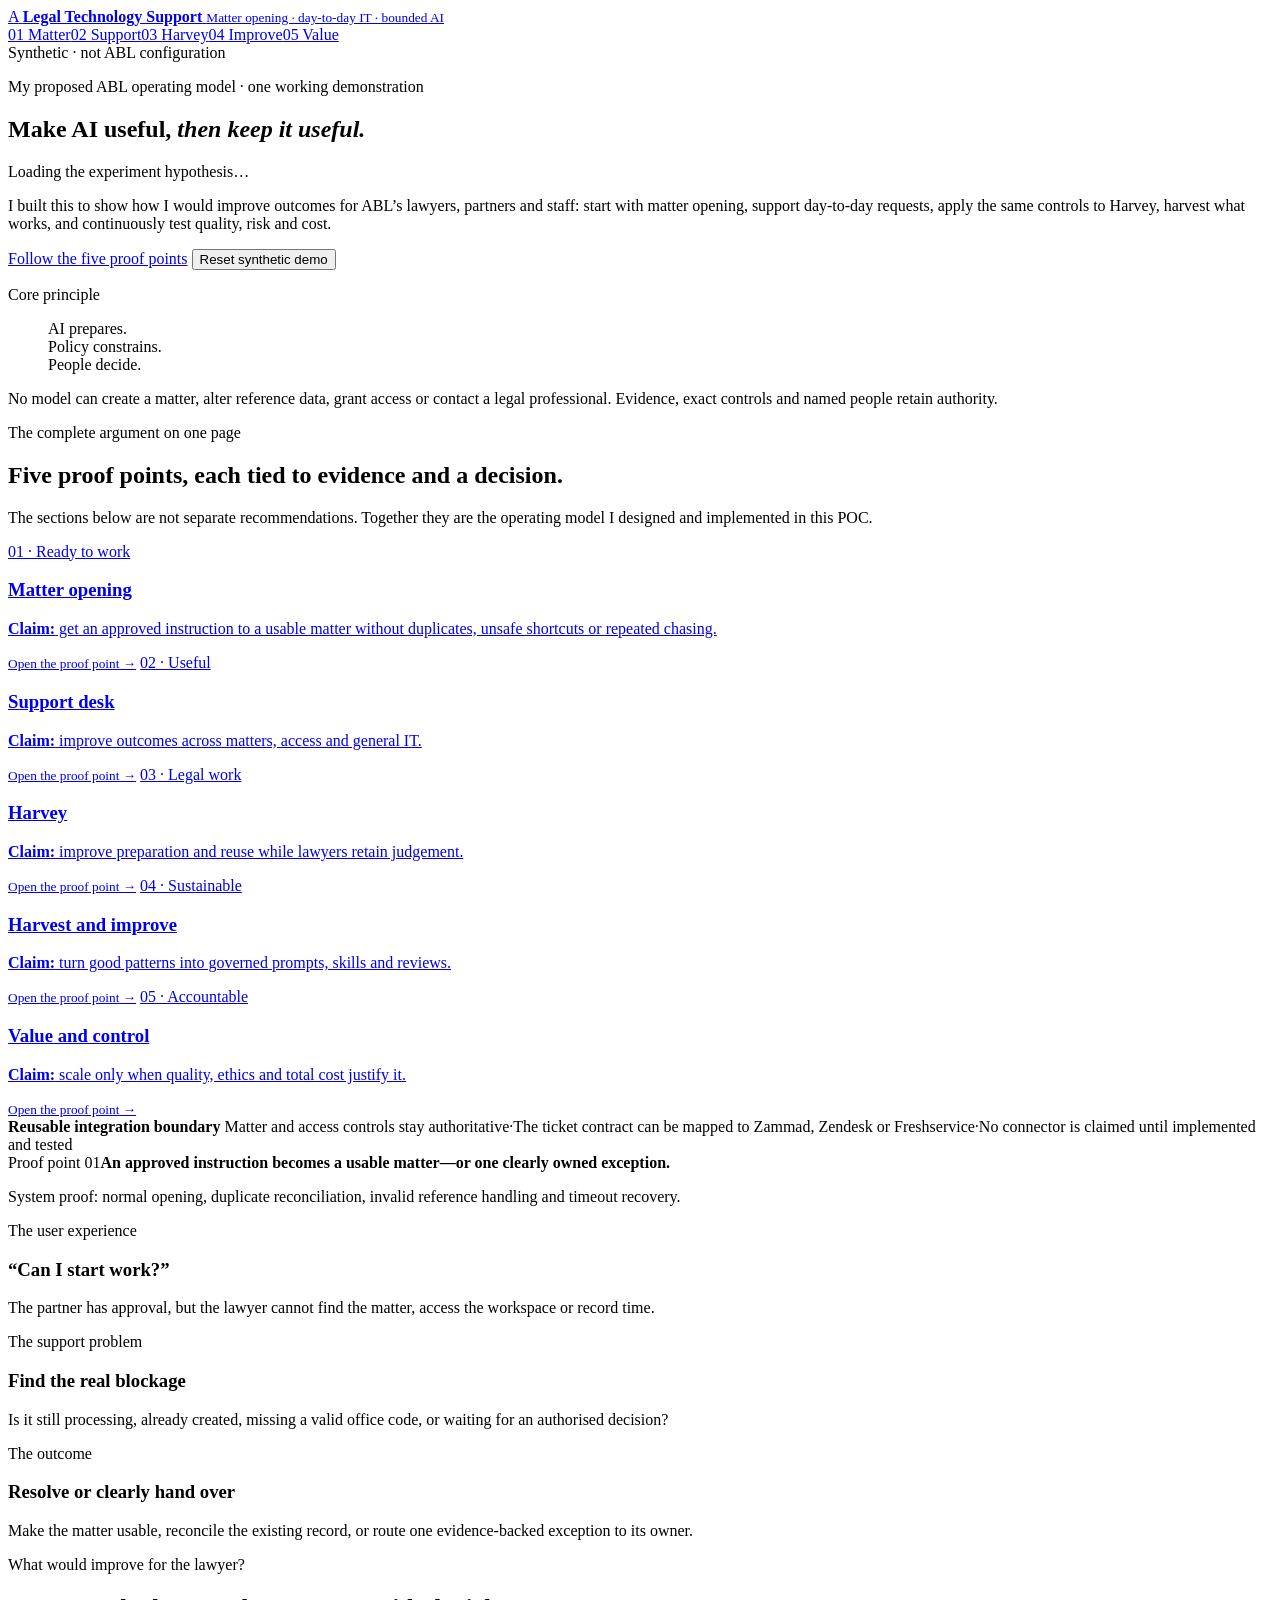
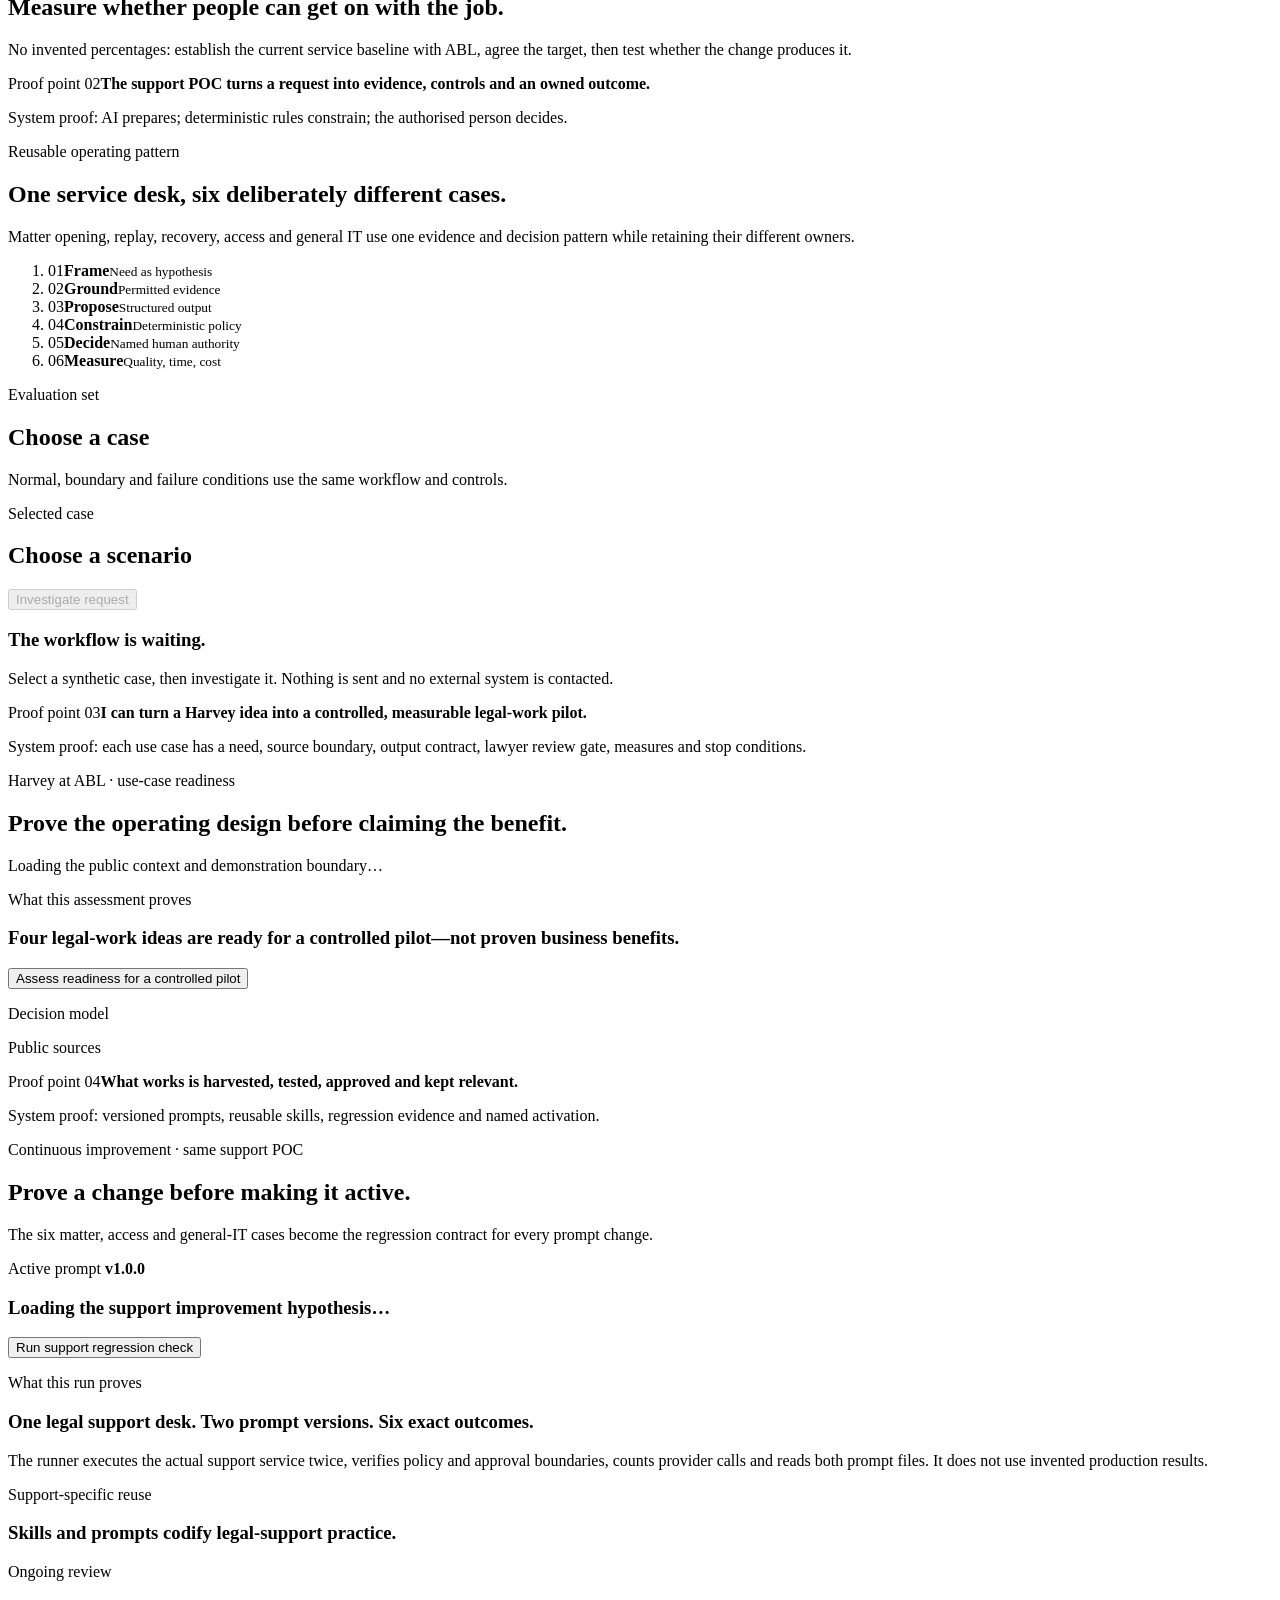
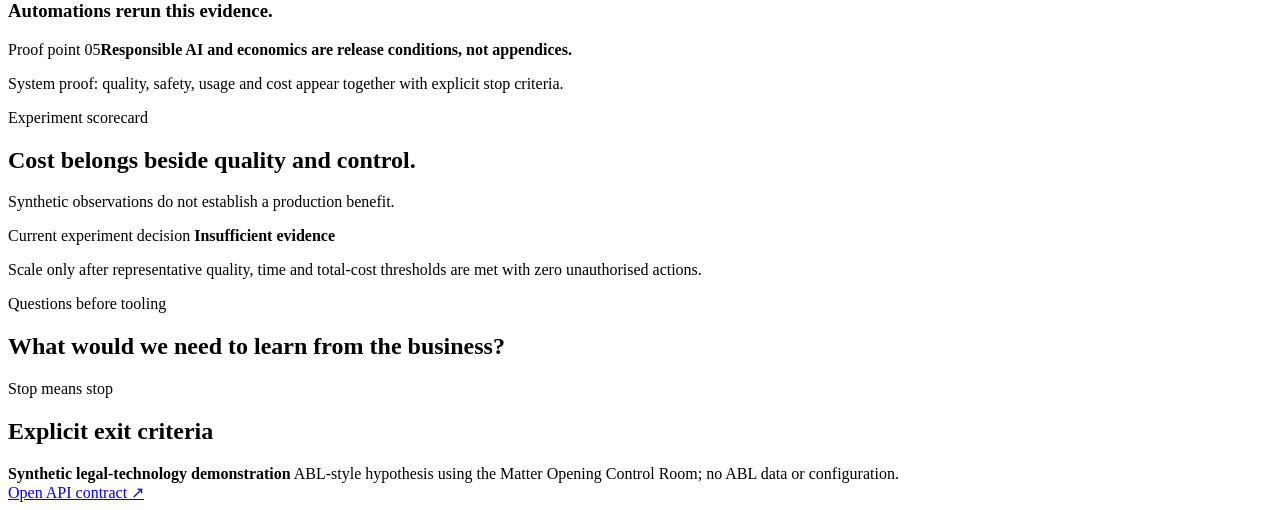
==== app/static/index.html @ c5c9a4c7 "Initial private AI support proof of concept" ====
<!doctype html>
<html lang="en">
<head>
  <meta charset="utf-8">
  <meta name="viewport" content="width=device-width, initial-scale=1">
  <meta name="description" content="Synthetic ABL-style legal-technology support desk with governed AI assistance.">
  <title>Legal Technology Support Control Room</title>
  <link rel="icon" href="/static/favicon.svg" type="image/svg+xml">
  <link rel="stylesheet" href="/static/styles.css">
</head>
<body>
  <div class="page-shell">
    <header class="topbar">
      <a class="brand" href="#top" aria-label="Control room home">
        <span class="brand-mark" aria-hidden="true">A</span>
        <span>
          <strong>Legal Technology Support</strong>
          <small>Matter opening · day-to-day IT · bounded AI</small>
        </span>
      </a>
      <nav class="proof-nav" aria-label="Demonstration proof points">
        <a href="/proofs/matter">01 Matter</a><a href="/proofs/support">02 Support</a><a href="/proofs/harvey">03 Harvey</a><a href="/proofs/improvement">04 Improve</a><a href="/proofs/value">05 Value</a>
      </nav>
      <div class="boundary-badge"><span class="pulse"></span>Synthetic · not ABL configuration</div>
    </header>

    <main id="top">
      <section class="hero">
        <div class="hero-copy">
          <p class="eyebrow">My proposed ABL operating model · one working demonstration</p>
          <h1>Make AI useful, <em>then keep it useful.</em></h1>
          <p id="hypothesis" class="hero-lede">Loading the experiment hypothesis…</p>
          <p class="hero-thesis">I built this to show how I would improve outcomes for ABL’s lawyers, partners and staff: start with matter opening, support day-to-day requests, apply the same controls to Harvey, harvest what works, and continuously test quality, risk and cost.</p>
          <div class="hero-actions">
            <a class="button primary" href="#story">Follow the five proof points</a>
            <button class="button ghost" id="reset-demo" type="button">Reset synthetic demo</button>
          </div>
        </div>
        <aside class="principle-card" aria-label="Core principle">
          <p class="card-kicker">Core principle</p>
          <blockquote>AI prepares.<br>Policy constrains.<br>People decide.</blockquote>
          <div class="principle-rule"></div>
          <p>No model can create a matter, alter reference data, grant access or contact a legal professional. Evidence, exact controls and named people retain authority.</p>
        </aside>
      </section>

      <section class="story-section" id="story">
        <div class="section-heading">
          <div><p class="eyebrow">The complete argument on one page</p><h2>Five proof points, each tied to evidence and a decision.</h2></div>
          <p>The sections below are not separate recommendations. Together they are the operating model I designed and implemented in this POC.</p>
        </div>
        <div id="journey-grid" class="journey-grid proof-map">
          <a href="/proofs/matter"><span>01 · Ready to work</span><h3>Matter opening</h3><p><strong>Claim:</strong> get an approved instruction to a usable matter without duplicates, unsafe shortcuts or repeated chasing.</p><small>Open the proof point →</small></a>
          <a href="/proofs/support"><span>02 · Useful</span><h3>Support desk</h3><p><strong>Claim:</strong> improve outcomes across matters, access and general IT.</p><small>Open the proof point →</small></a>
          <a href="/proofs/harvey"><span>03 · Legal work</span><h3>Harvey</h3><p><strong>Claim:</strong> improve preparation and reuse while lawyers retain judgement.</p><small>Open the proof point →</small></a>
          <a href="/proofs/improvement"><span>04 · Sustainable</span><h3>Harvest and improve</h3><p><strong>Claim:</strong> turn good patterns into governed prompts, skills and reviews.</p><small>Open the proof point →</small></a>
          <a href="/proofs/value"><span>05 · Accountable</span><h3>Value and control</h3><p><strong>Claim:</strong> scale only when quality, ethics and total cost justify it.</p><small>Open the proof point →</small></a>
        </div>
        <div class="connector-strip">
          <strong>Reusable integration boundary</strong>
          <span>Matter and access controls stay authoritative</span><span>·</span><span>The ticket contract can be mapped to Zammad, Zendesk or Freshservice</span><span>·</span><span>No connector is claimed until implemented and tested</span>
        </div>
      </section>

      <section class="outcome-band" aria-labelledby="outcomes-heading" id="proof-1">
        <div class="proof-banner"><span>Proof point 01</span><strong>An approved instruction becomes a usable matter—or one clearly owned exception.</strong><p>System proof: normal opening, duplicate reconciliation, invalid reference handling and timeout recovery.</p></div>
        <div class="proof-evidence">
          <article><span>The user experience</span><h3>“Can I start work?”</h3><p>The partner has approval, but the lawyer cannot find the matter, access the workspace or record time.</p></article>
          <article><span>The support problem</span><h3>Find the real blockage</h3><p>Is it still processing, already created, missing a valid office code, or waiting for an authorised decision?</p></article>
          <article><span>The outcome</span><h3>Resolve or clearly hand over</h3><p>Make the matter usable, reconcile the existing record, or route one evidence-backed exception to its owner.</p></article>
        </div>
        <div class="section-heading compact">
          <div>
            <p class="eyebrow">What would improve for the lawyer?</p>
            <h2 id="outcomes-heading">Measure whether people can get on with the job.</h2>
          </div>
          <p>No invented percentages: establish the current service baseline with ABL, agree the target, then test whether the change produces it.</p>
        </div>
        <div class="outcome-grid" id="outcome-grid"></div>
      </section>

      <section class="workflow-intro" id="proof-2">
        <div class="proof-banner"><span>Proof point 02</span><strong>The support POC turns a request into evidence, controls and an owned outcome.</strong><p>System proof: AI prepares; deterministic rules constrain; the authorised person decides.</p></div>
        <div class="section-heading">
          <div>
            <p class="eyebrow">Reusable operating pattern</p>
            <h2>One service desk, six deliberately different cases.</h2>
          </div>
          <p>Matter opening, replay, recovery, access and general IT use one evidence and decision pattern while retaining their different owners.</p>
        </div>
        <ol class="flow-line" aria-label="Controlled workflow stages">
          <li><span>01</span><strong>Frame</strong><small>Need as hypothesis</small></li>
          <li><span>02</span><strong>Ground</strong><small>Permitted evidence</small></li>
          <li><span>03</span><strong>Propose</strong><small>Structured output</small></li>
          <li><span>04</span><strong>Constrain</strong><small>Deterministic policy</small></li>
          <li><span>05</span><strong>Decide</strong><small>Named human authority</small></li>
          <li><span>06</span><strong>Measure</strong><small>Quality, time, cost</small></li>
        </ol>
      </section>

      <section class="control-room" id="control-room">
        <aside class="scenario-panel">
          <div class="panel-heading">
            <p class="eyebrow">Evaluation set</p>
            <h2>Choose a case</h2>
            <p>Normal, boundary and failure conditions use the same workflow and controls.</p>
          </div>
          <div id="scenario-list" class="scenario-list" role="list"></div>
        </aside>

        <section class="case-panel" aria-live="polite">
          <div class="case-toolbar">
            <div>
              <p class="eyebrow">Selected case</p>
              <h2 id="selected-name">Choose a scenario</h2>
            </div>
            <button id="run-case" class="button primary" type="button" disabled>Investigate request</button>
          </div>

          <div id="case-empty" class="empty-state">
            <div class="empty-orbit" aria-hidden="true"><span></span></div>
            <h3>The workflow is waiting.</h3>
            <p>Select a synthetic case, then investigate it. Nothing is sent and no external system is contacted.</p>
          </div>

          <div id="case-view" class="case-view" hidden>
            <div class="status-banner" id="status-banner"></div>

            <div class="case-grid">
              <article class="content-card proposal-card">
                <div class="card-header">
                  <div>
                    <p class="card-kicker">Legal-professional request and proposal</p>
                    <h3 id="case-subject"></h3>
                  </div>
                  <span id="confidence" class="confidence-chip"></span>
                </div>
                <p id="case-body" class="request-quote"></p>
                <div id="proposal-content"></div>
              </article>

              <article class="content-card decision-card">
                <div class="card-header">
                  <div>
                    <p class="card-kicker">Authority boundary</p>
                    <h3>Human decision</h3>
                  </div>
                  <span class="human-chip">Named reviewer</span>
                </div>
                <p id="decision-explainer">A person can decide only when every blocking control has passed.</p>
                <label for="reviewer">Reviewer</label>
                <input id="reviewer" value="demo.manager" autocomplete="off">
                <label for="review-note">Decision note</label>
                <input id="review-note" value="Evidence and policy checks reviewed." autocomplete="off">
                <div class="decision-actions">
                  <button id="approve-case" class="button approve" type="button">Approve and execute</button>
                  <button id="reject-case" class="button reject" type="button">Reject</button>
                </div>
                <p id="decision-message" class="decision-message"></p>
              </article>
            </div>

            <div class="case-grid equal">
              <article class="content-card">
                <div class="card-header">
                  <div>
                    <p class="card-kicker">Source authority</p>
                    <h3>Evidence used</h3>
                  </div>
                  <span class="count-chip" id="evidence-count"></span>
                </div>
                <div id="evidence-list" class="stack-list"></div>
              </article>

              <article class="content-card">
                <div class="card-header">
                  <div>
                    <p class="card-kicker">Deterministic layer</p>
                    <h3>Control checks</h3>
                  </div>
                  <span class="count-chip" id="control-count"></span>
                </div>
                <div id="control-list" class="stack-list"></div>
              </article>
            </div>

            <div class="case-grid equal">
              <article class="content-card">
                <div class="card-header">
                  <div>
                    <p class="card-kicker">No hidden context</p>
                    <h3>Questions and assumptions</h3>
                  </div>
                </div>
                <div id="question-list" class="stack-list"></div>
              </article>

              <article class="content-card">
                <div class="card-header">
                  <div>
                    <p class="card-kicker">Traceability</p>
                    <h3>Decision trail</h3>
                  </div>
                </div>
                <div id="audit-list" class="timeline"></div>
              </article>
            </div>
          </div>
        </section>
      </section>

      <section class="harvey-section" id="harvey">
        <div class="proof-anchor" id="proof-3"></div>
        <div class="proof-banner"><span>Proof point 03</span><strong>I can turn a Harvey idea into a controlled, measurable legal-work pilot.</strong><p>System proof: each use case has a need, source boundary, output contract, lawyer review gate, measures and stop conditions.</p></div>
        <div class="section-heading">
          <div><p class="eyebrow">Harvey at ABL · use-case readiness</p><h2>Prove the operating design before claiming the benefit.</h2></div>
          <p id="harvey-context">Loading the public context and demonstration boundary…</p>
        </div>
        <div id="harvey-users" class="harvey-users"></div>
        <div class="harvey-shell">
          <div class="harvey-toolbar">
            <div><p class="card-kicker">What this assessment proves</p><h3>Four legal-work ideas are ready for a controlled pilot—not proven business benefits.</h3></div>
            <button class="button primary" id="run-harvey" type="button">Assess readiness for a controlled pilot</button>
          </div>
          <div id="harvey-cases" class="harvey-cases"></div>
          <div id="harvey-results" hidden>
            <div id="harvey-metrics" class="harvey-metrics"></div>
            <div class="harvey-boundaries">
              <article><p class="card-kicker">Court outcome boundary</p><h3>Better preparation, not promised wins.</h3><p id="court-boundary"></p></article>
              <article><p class="card-kicker">Evidence boundary</p><h3>The pilot must establish quality, time and value.</h3><p id="economics-boundary"></p></article>
            </div>
          </div>
        </div>
        <div class="harvey-footer">
          <div><p class="card-kicker">Decision model</p><div id="harvey-decisions" class="reuse-list"></div></div>
          <div><p class="card-kicker">Public sources</p><div id="harvey-sources" class="reuse-list"></div></div>
        </div>
      </section>

      <section class="improvement-section" id="improvement">
        <div class="proof-anchor" id="proof-4"></div>
        <div class="proof-banner"><span>Proof point 04</span><strong>What works is harvested, tested, approved and kept relevant.</strong><p>System proof: versioned prompts, reusable skills, regression evidence and named activation.</p></div>
        <div class="section-heading">
          <div>
            <p class="eyebrow">Continuous improvement · same support POC</p>
            <h2>Prove a change before making it active.</h2>
          </div>
            <p id="improvement-boundary">The six matter, access and general-IT cases become the regression contract for every prompt change.</p>
        </div>

        <div class="improvement-shell">
          <div class="improvement-toolbar">
            <div>
              <span class="version-line">Active prompt <strong id="active-version">v1.0.0</strong></span>
              <h3 id="improvement-hypothesis">Loading the support improvement hypothesis…</h3>
            </div>
            <button class="button primary" id="run-improvement" type="button">Run support regression check</button>
          </div>

          <div id="improvement-empty" class="improvement-empty">
            <div>
              <p class="card-kicker">What this run proves</p>
              <h3>One legal support desk. Two prompt versions. Six exact outcomes.</h3>
            </div>
            <p>The runner executes the actual support service twice, verifies policy and approval boundaries, counts provider calls and reads both prompt files. It does not use invented production results.</p>
          </div>

          <div id="improvement-results" hidden>
            <div class="recommendation-banner" id="improvement-recommendation"></div>
            <div class="version-comparison" id="version-comparison"></div>

            <article class="regression-card">
              <div class="card-header">
                <div>
                  <p class="card-kicker">Support outcome contract</p>
                  <h3>Candidate regression evidence</h3>
                </div>
                <span class="count-chip" id="regression-count"></span>
              </div>
              <div class="regression-table" id="regression-table"></div>
            </article>

            <div class="improvement-grid">
              <article class="content-card">
                <p class="card-kicker">Evidence, not assertion</p>
                <h3>What the POC measured</h3>
                <div class="stack-list" id="improvement-evidence"></div>
              </article>
              <article class="content-card">
                <p class="card-kicker">Governed activation</p>
                <h3>Change controls</h3>
                <div class="stack-list" id="improvement-controls"></div>
              </article>
            </div>

            <article class="activation-card">
              <div>
                <p class="card-kicker">Named support owner</p>
                <h3>Recommendation is not activation.</h3>
                <p id="activation-copy">The candidate remains inactive until the support workflow owner records a decision.</p>
              </div>
              <div class="activation-form">
                <label for="change-owner">Owner</label>
                <input id="change-owner" value="support.workflow.owner" autocomplete="off">
                <div class="decision-actions">
                  <button class="button approve" id="approve-improvement" type="button">Approve v1.1</button>
                  <button class="button reject" id="reject-improvement" type="button">Keep v1.0</button>
                </div>
              </div>
            </article>
          </div>
        </div>

        <div class="support-reuse-band">
          <article>
            <p class="card-kicker">Support-specific reuse</p>
            <h3>Skills and prompts codify legal-support practice.</h3>
            <div id="support-reuse-list" class="reuse-list"></div>
          </article>
          <article>
            <p class="card-kicker">Ongoing review</p>
            <h3>Automations rerun this evidence.</h3>
            <div id="support-automation-list" class="reuse-list"></div>
          </article>
        </div>
      </section>

      <section class="measurement-section" id="proof-5">
        <div class="proof-banner"><span>Proof point 05</span><strong>Responsible AI and economics are release conditions, not appendices.</strong><p>System proof: quality, safety, usage and cost appear together with explicit stop criteria.</p></div>
        <div class="section-heading">
          <div>
            <p class="eyebrow">Experiment scorecard</p>
            <h2>Cost belongs beside quality and control.</h2>
          </div>
          <p id="scorecard-note">Synthetic observations do not establish a production benefit.</p>
        </div>
        <div class="scorecard-grid" id="scorecard-grid"></div>
        <div class="decision-strip">
          <div>
            <span>Current experiment decision</span>
            <strong id="experiment-decision">Insufficient evidence</strong>
          </div>
          <p>Scale only after representative quality, time and total-cost thresholds are met with zero unauthorised actions.</p>
        </div>
      </section>

      <section class="conversation-section">
        <article>
          <p class="eyebrow">Questions before tooling</p>
          <h2>What would we need to learn from the business?</h2>
          <ol id="business-questions" class="question-grid"></ol>
        </article>
        <article class="stop-card">
          <p class="eyebrow">Stop means stop</p>
          <h2>Explicit exit criteria</h2>
          <ul id="stop-criteria"></ul>
        </article>
      </section>
    </main>

    <footer>
      <div>
        <strong>Synthetic legal-technology demonstration</strong>
        <span>ABL-style hypothesis using the Matter Opening Control Room; no ABL data or configuration.</span>
      </div>
      <a href="/docs" target="_blank" rel="noreferrer">Open API contract ↗</a>
    </footer>
  </div>

  <div id="toast" class="toast" role="status" aria-live="polite"></div>
  <script src="/static/demo.js" defer></script>
</body>
</html>
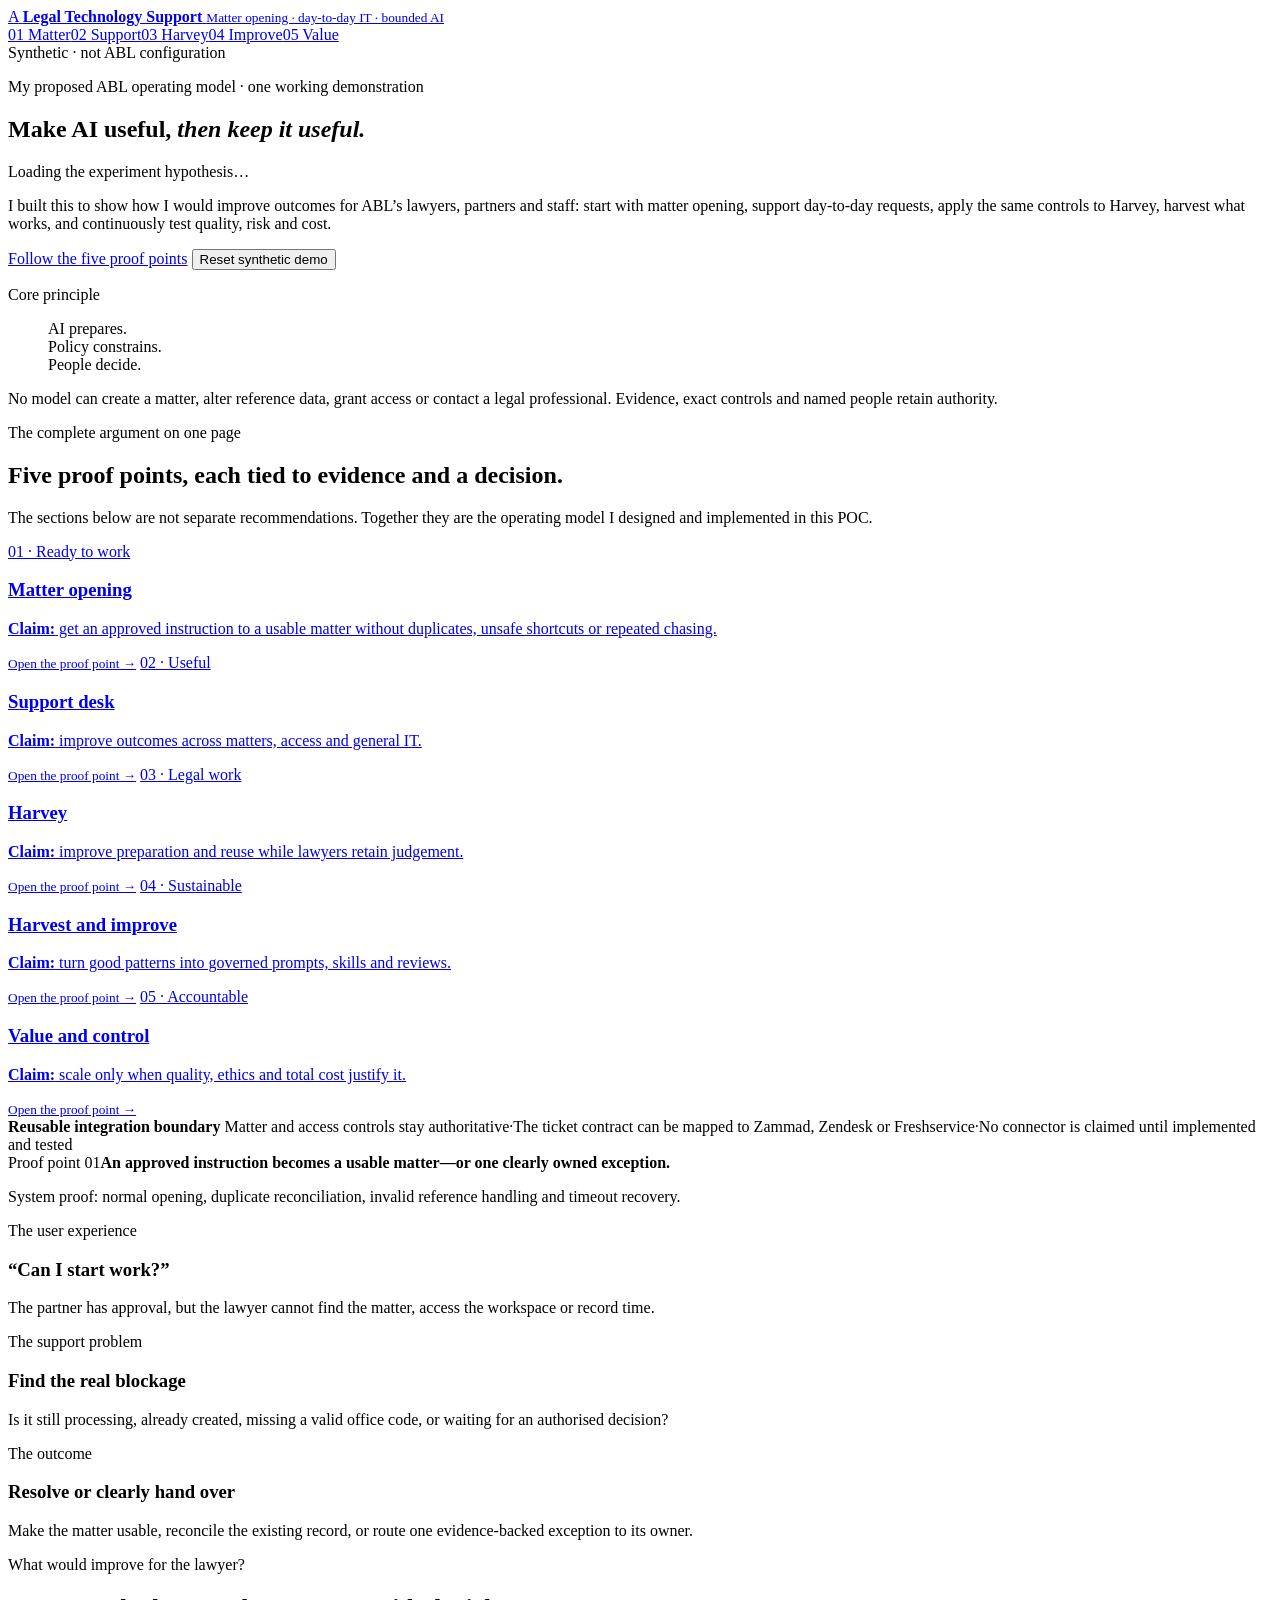
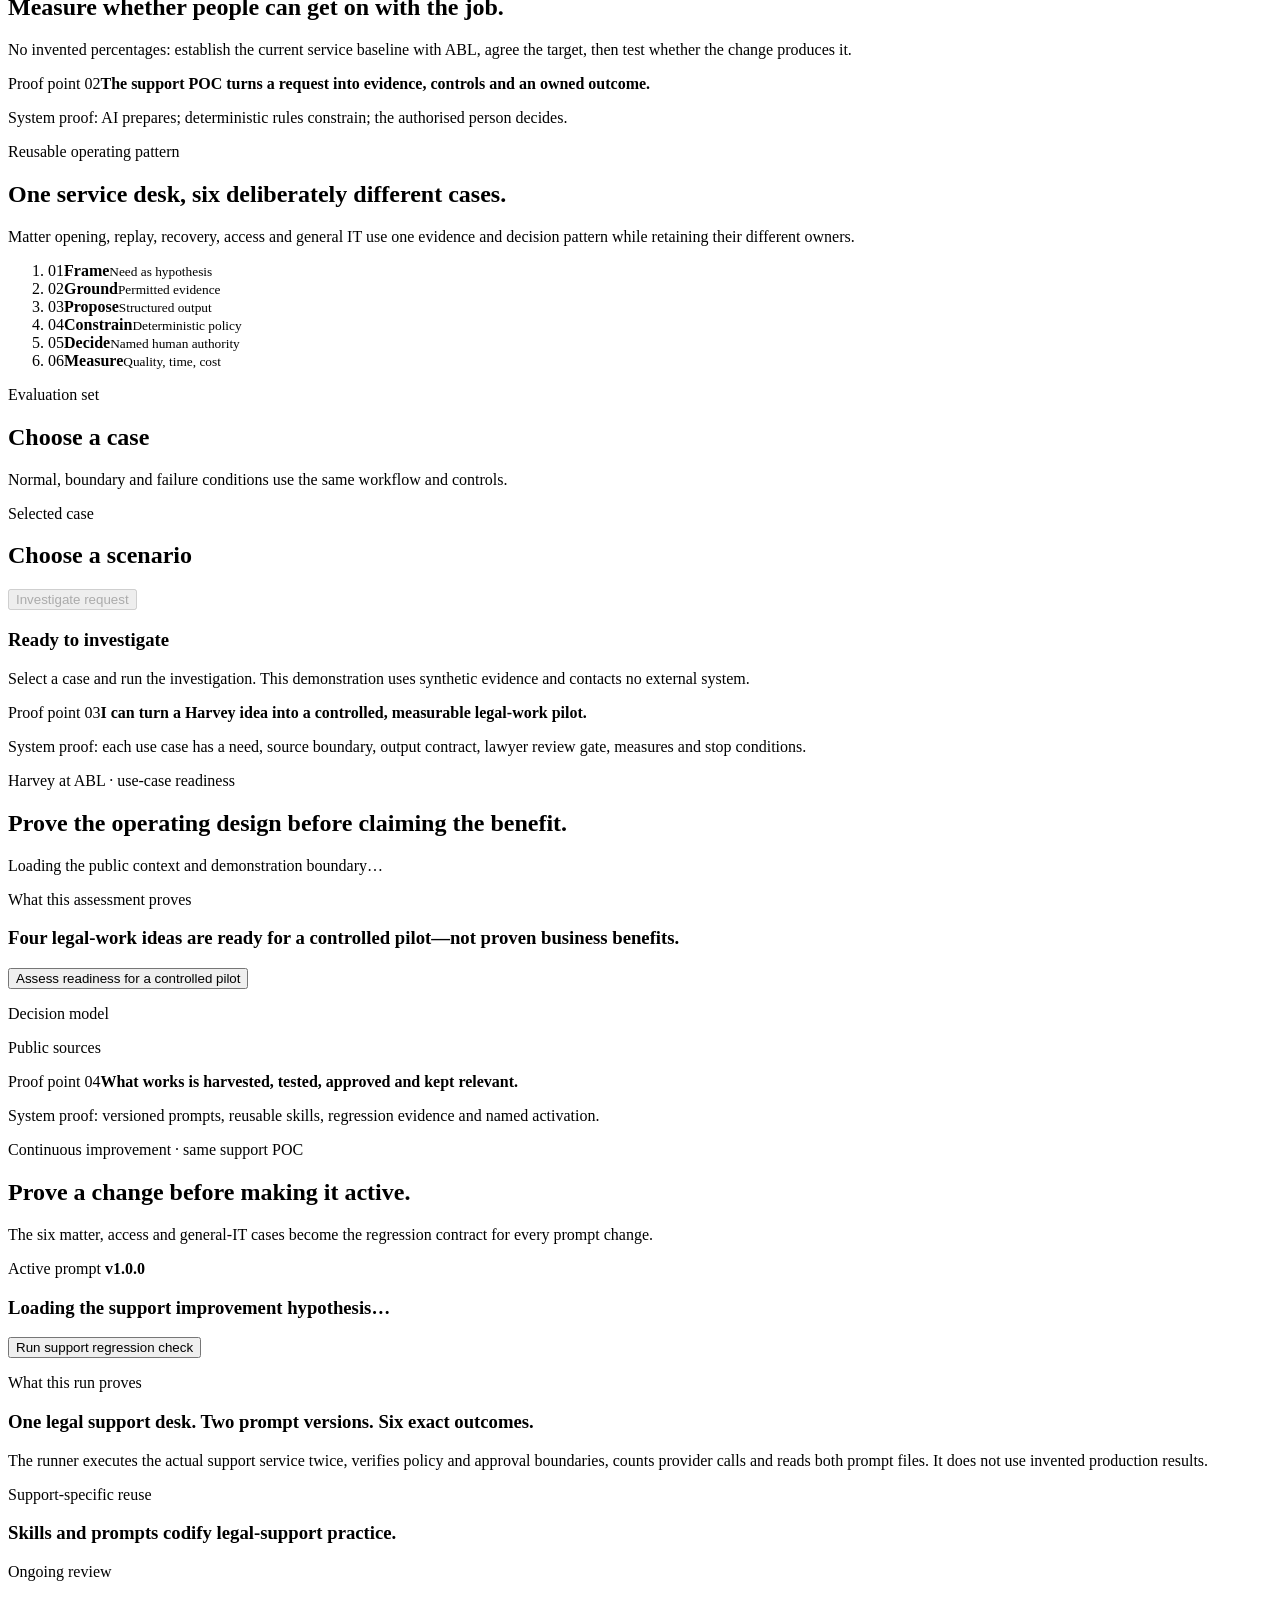
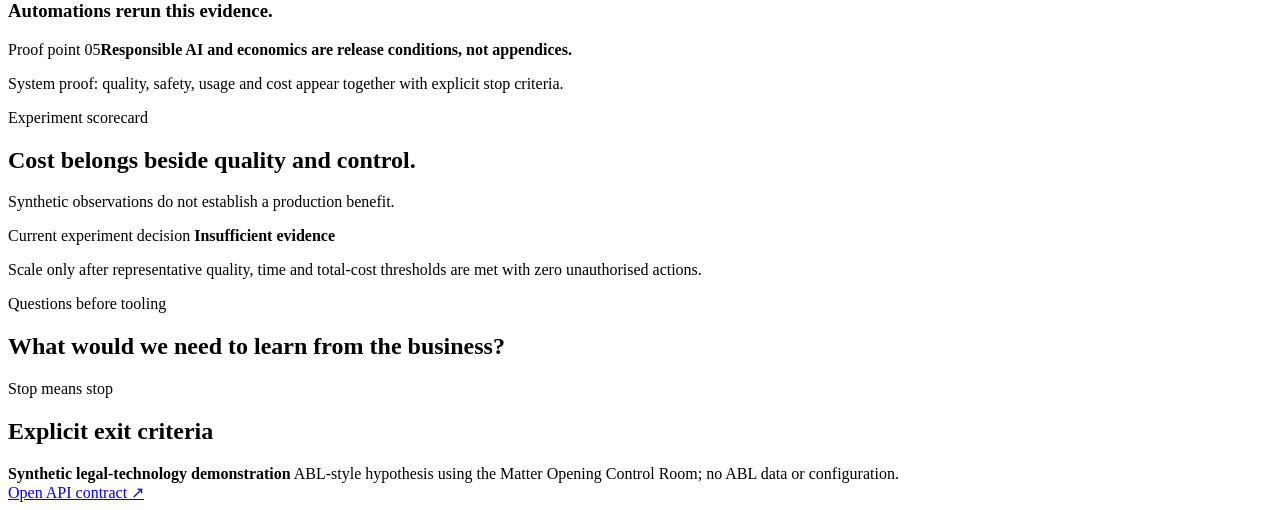
==== commit f94bd490: "Compact workbench investigation status" ====
--- a/app/static/index.html
+++ b/app/static/index.html
@@ -11,7 +11,7 @@
 <body>
   <div class="page-shell">
     <header class="topbar">
-      <a class="brand" href="#top" aria-label="Control room home">
+      <a class="brand" href="/workbench" aria-label="Proof point selector">
         <span class="brand-mark" aria-hidden="true">A</span>
         <span>
           <strong>Legal Technology Support</strong>
@@ -19,7 +19,7 @@
         </span>
       </a>
       <nav class="proof-nav" aria-label="Demonstration proof points">
-        <a href="/proofs/matter">01 Matter</a><a href="/proofs/support">02 Support</a><a href="/proofs/harvey">03 Harvey</a><a href="/proofs/improvement">04 Improve</a><a href="/proofs/value">05 Value</a>
+        <a href="/workbench/matter">01 Matter</a><a href="/workbench/support">02 Support</a><a href="/workbench/harvey">03 Harvey</a><a href="/workbench/improvement">04 Improve</a><a href="/workbench/value">05 Value</a>
       </nav>
       <div class="boundary-badge"><span class="pulse"></span>Synthetic · not ABL configuration</div>
     </header>
@@ -119,8 +119,8 @@
 
           <div id="case-empty" class="empty-state">
             <div class="empty-orbit" aria-hidden="true"><span></span></div>
-            <h3>The workflow is waiting.</h3>
-            <p>Select a synthetic case, then investigate it. Nothing is sent and no external system is contacted.</p>
+            <h3 id="case-empty-title">Ready to investigate</h3>
+            <p id="case-empty-copy">Select a case and run the investigation. This demonstration uses synthetic evidence and contacts no external system.</p>
           </div>
 
           <div id="case-view" class="case-view" hidden>
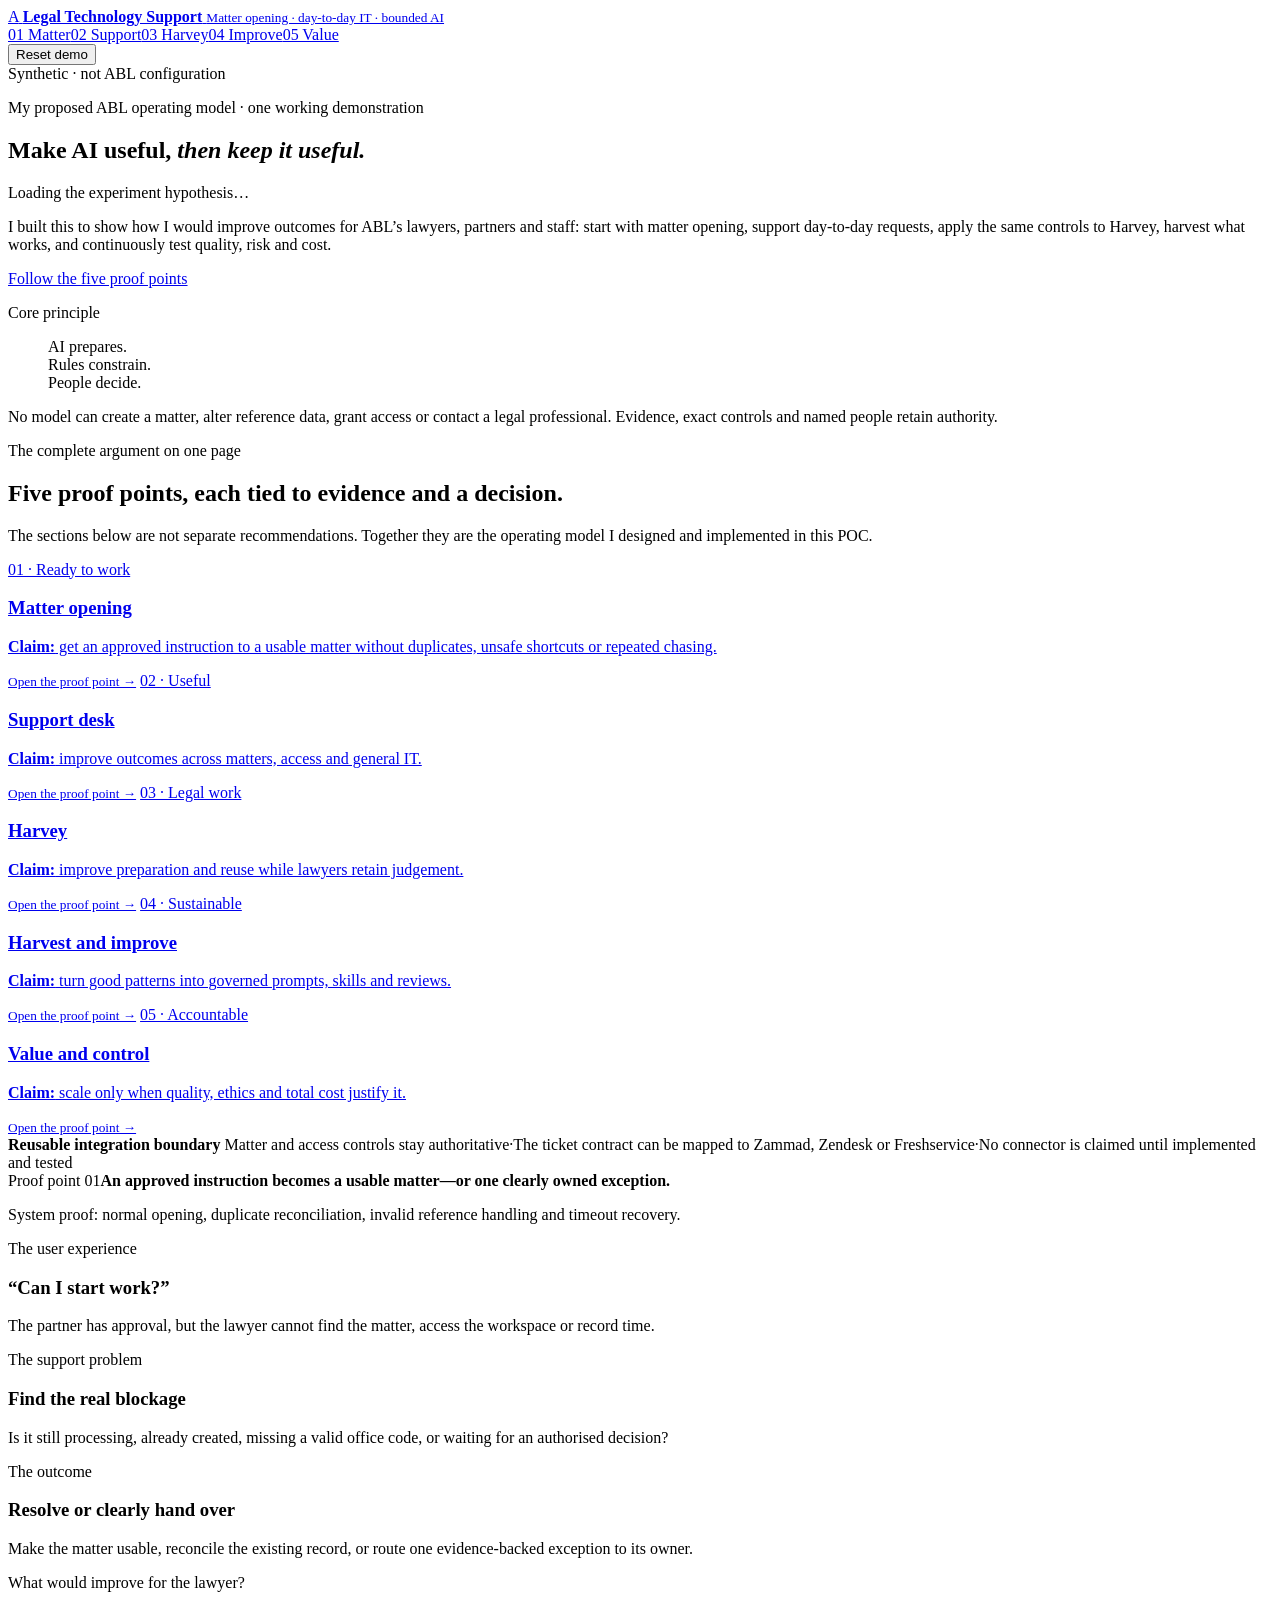
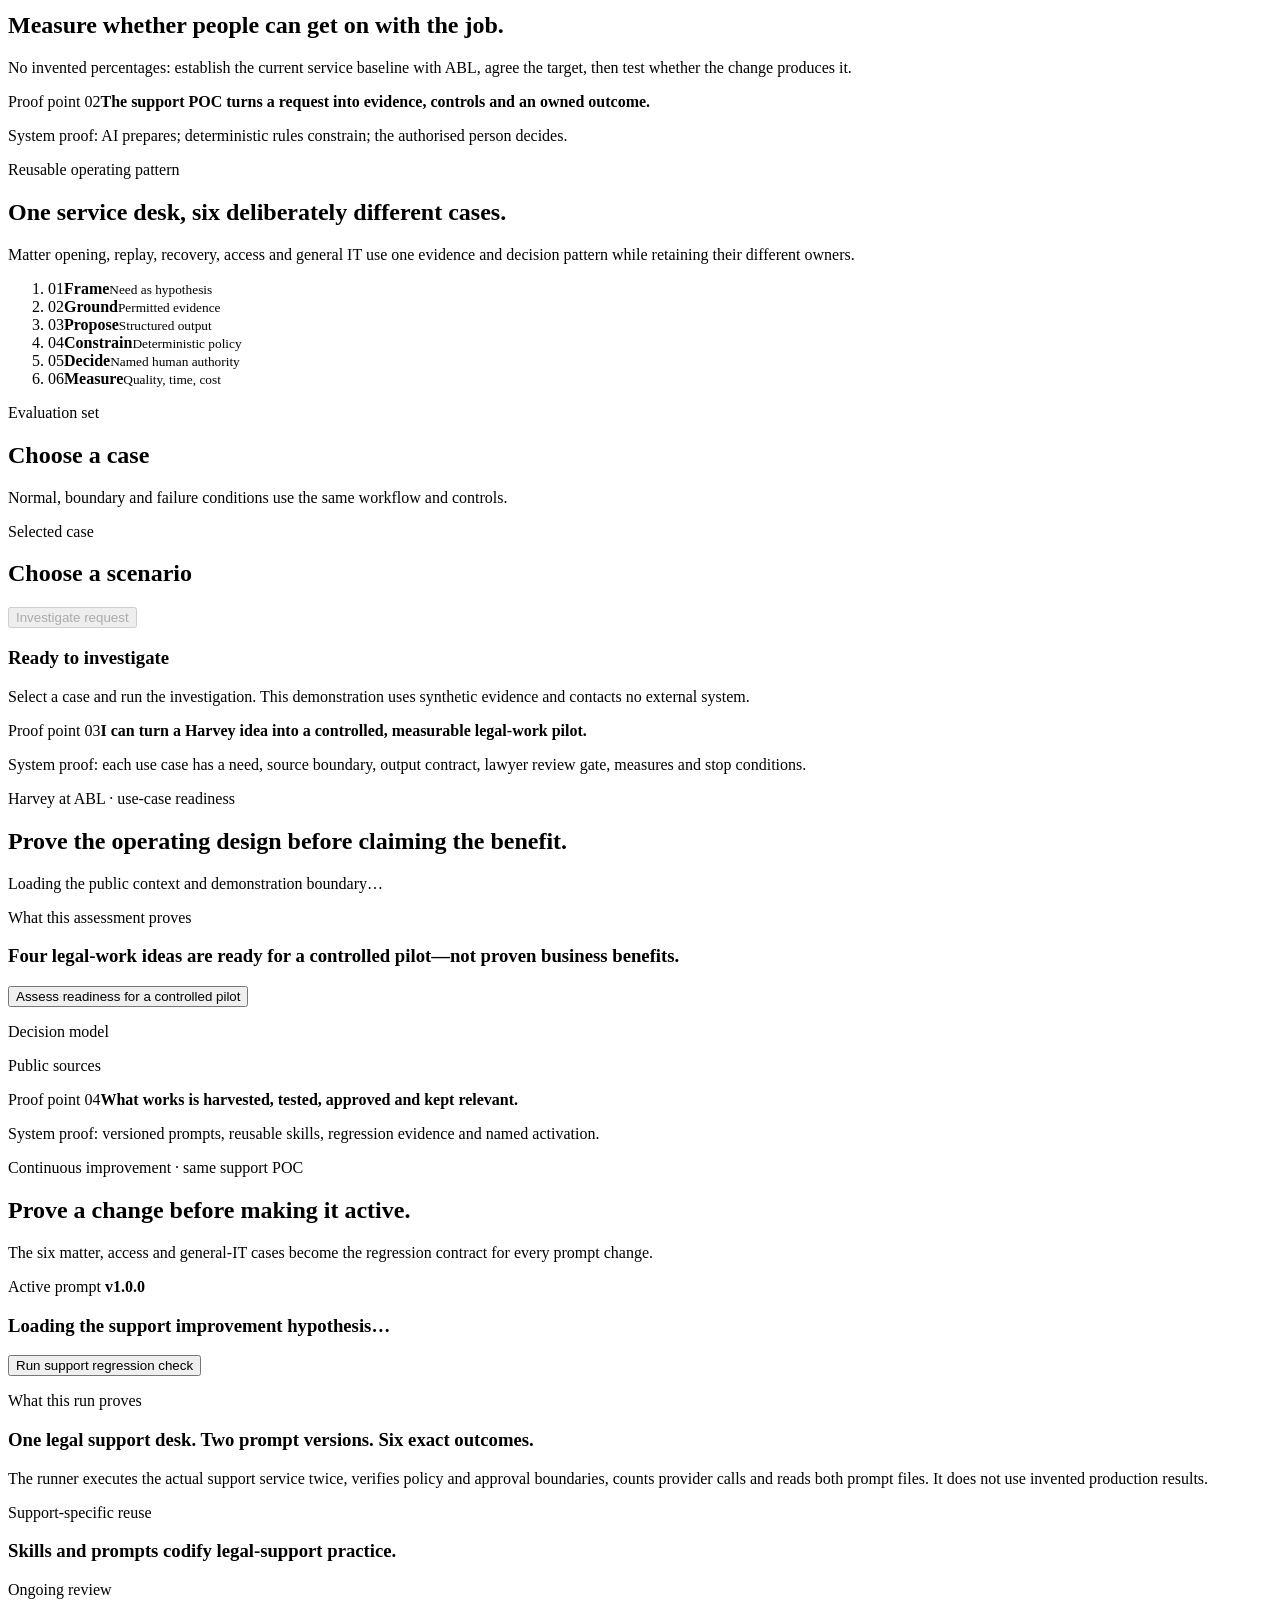
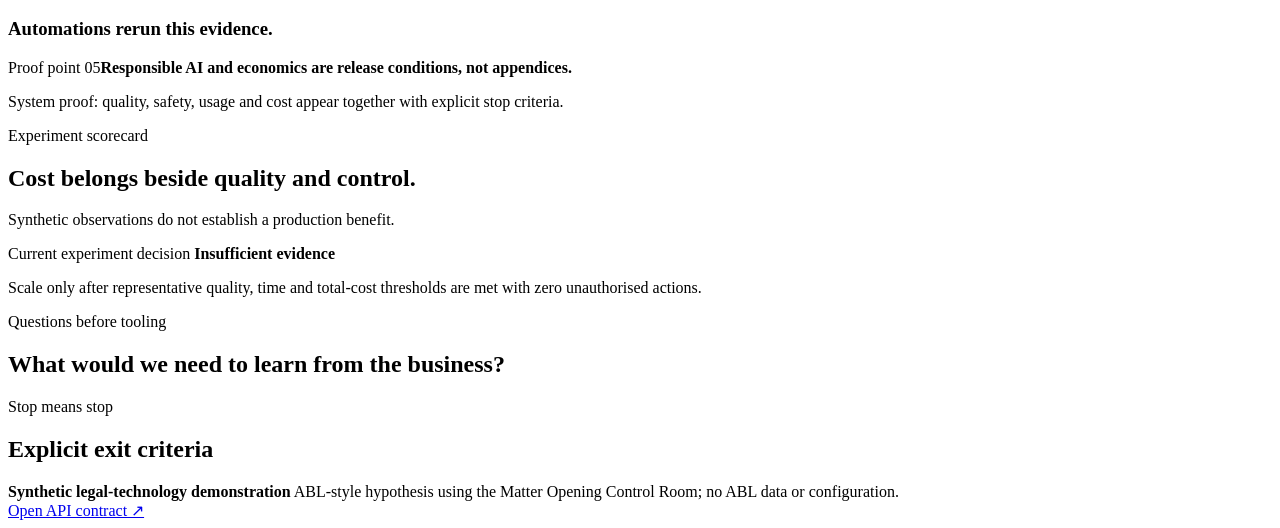
==== commit 733c76f8: "Clarify demo proof points and sharing boundary" ====
--- a/app/static/index.html
+++ b/app/static/index.html
@@ -21,7 +21,10 @@
       <nav class="proof-nav" aria-label="Demonstration proof points">
         <a href="/workbench/matter">01 Matter</a><a href="/workbench/support">02 Support</a><a href="/workbench/harvey">03 Harvey</a><a href="/workbench/improvement">04 Improve</a><a href="/workbench/value">05 Value</a>
       </nav>
-      <div class="boundary-badge"><span class="pulse"></span>Synthetic · not ABL configuration</div>
+      <div class="topbar-actions">
+        <button class="button ghost topbar-reset" id="reset-demo" type="button" aria-label="Reset synthetic demo">Reset demo</button>
+        <div class="boundary-badge"><span class="pulse"></span>Synthetic · not ABL configuration</div>
+      </div>
     </header>
 
     <main id="top">
@@ -33,12 +36,11 @@
           <p class="hero-thesis">I built this to show how I would improve outcomes for ABL’s lawyers, partners and staff: start with matter opening, support day-to-day requests, apply the same controls to Harvey, harvest what works, and continuously test quality, risk and cost.</p>
           <div class="hero-actions">
             <a class="button primary" href="#story">Follow the five proof points</a>
-            <button class="button ghost" id="reset-demo" type="button">Reset synthetic demo</button>
           </div>
         </div>
         <aside class="principle-card" aria-label="Core principle">
           <p class="card-kicker">Core principle</p>
-          <blockquote>AI prepares.<br>Policy constrains.<br>People decide.</blockquote>
+          <blockquote>AI prepares.<br>Rules constrain.<br>People decide.</blockquote>
           <div class="principle-rule"></div>
           <p>No model can create a matter, alter reference data, grant access or contact a legal professional. Evidence, exact controls and named people retain authority.</p>
         </aside>
@@ -101,9 +103,9 @@
       <section class="control-room" id="control-room">
         <aside class="scenario-panel">
           <div class="panel-heading">
-            <p class="eyebrow">Evaluation set</p>
-            <h2>Choose a case</h2>
-            <p>Normal, boundary and failure conditions use the same workflow and controls.</p>
+            <p class="eyebrow" id="scenario-set-label">Evaluation set</p>
+            <h2 id="scenario-set-title">Choose a case</h2>
+            <p id="scenario-set-description">Normal, boundary and failure conditions use the same workflow and controls.</p>
           </div>
           <div id="scenario-list" class="scenario-list" role="list"></div>
         </aside>
@@ -111,7 +113,7 @@
         <section class="case-panel" aria-live="polite">
           <div class="case-toolbar">
             <div>
-              <p class="eyebrow">Selected case</p>
+              <p class="eyebrow" id="selected-case-label">Selected case</p>
               <h2 id="selected-name">Choose a scenario</h2>
             </div>
             <button id="run-case" class="button primary" type="button" disabled>Investigate request</button>
@@ -368,6 +370,6 @@
   </div>
 
   <div id="toast" class="toast" role="status" aria-live="polite"></div>
-  <script src="/static/demo.js" defer></script>
+  <script src="/static/demo.js?v=0.5.1" defer></script>
 </body>
 </html>
